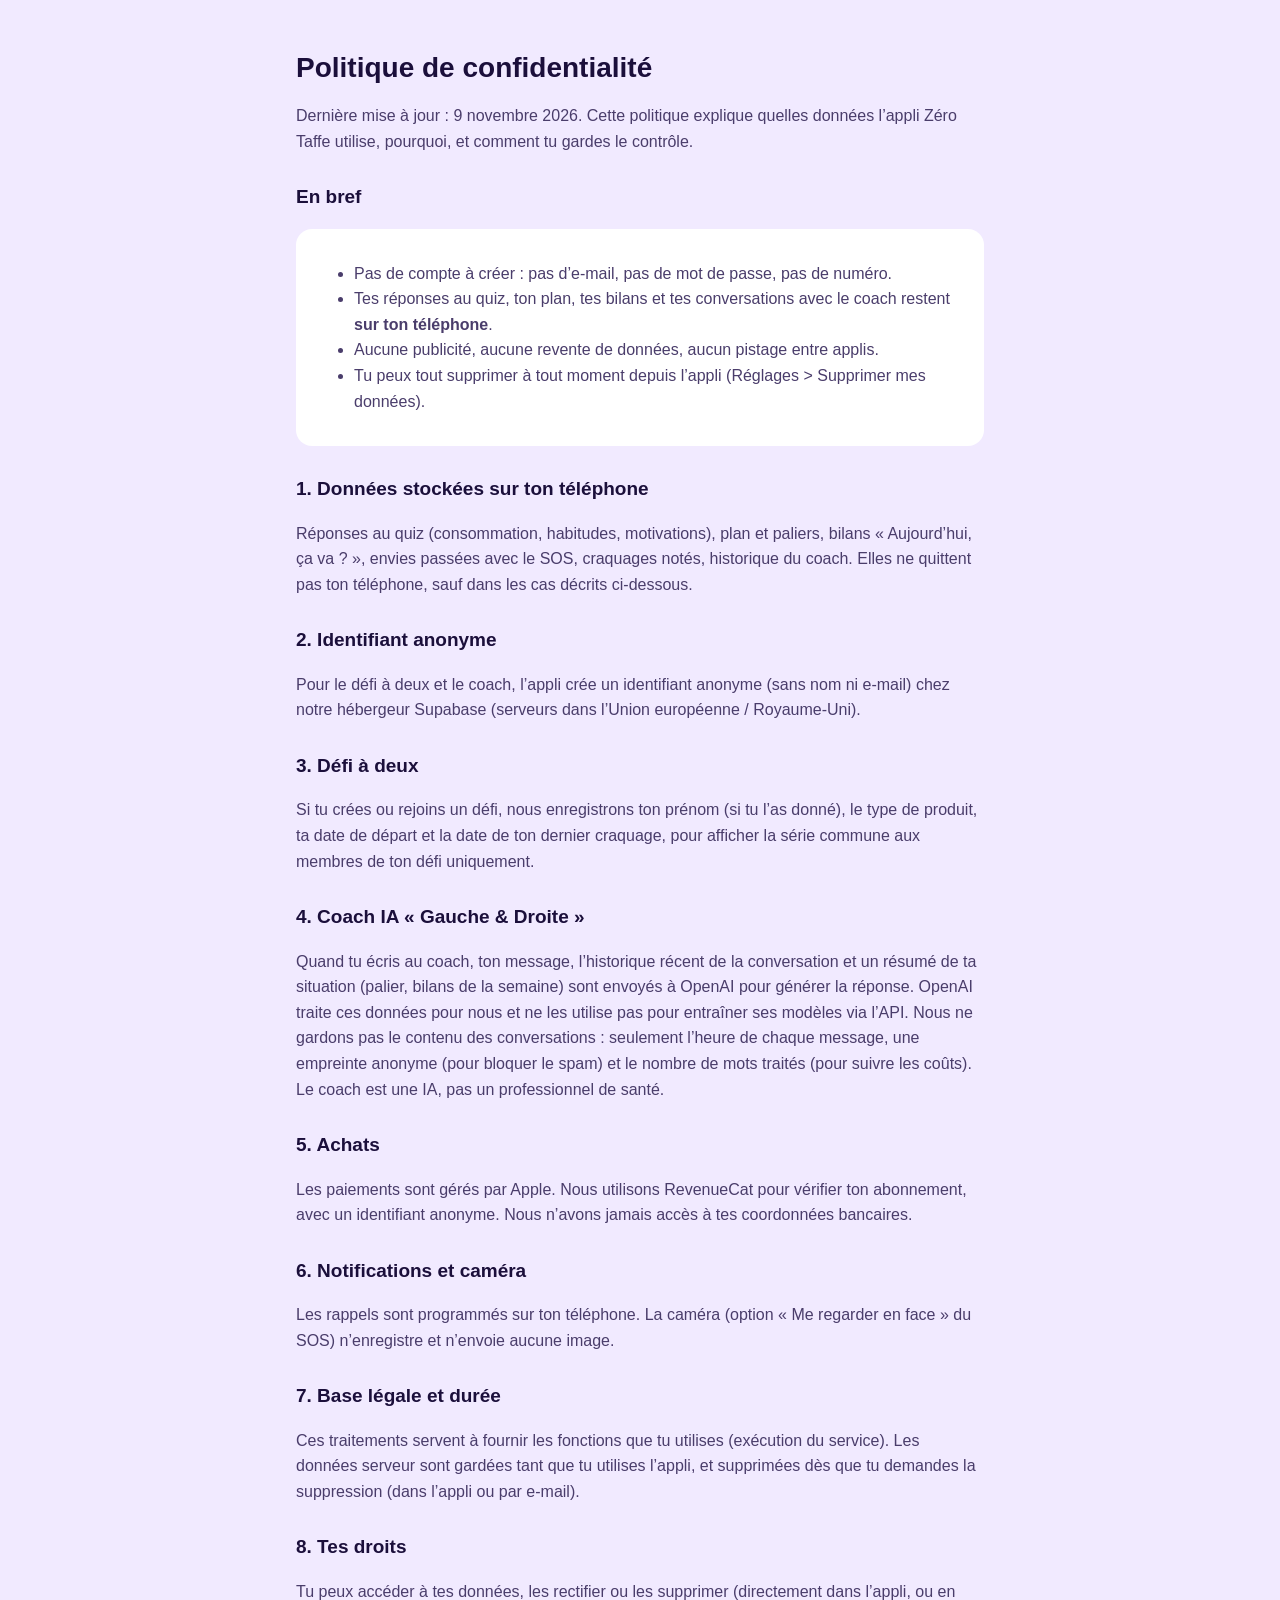
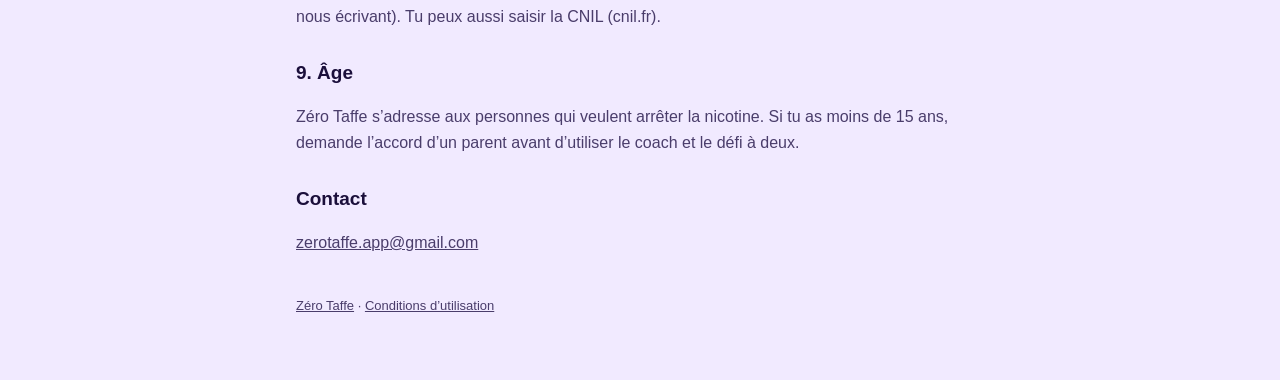
==== confidentialite.html @ 748bc24c "Pages légales de Zéro Taffe Co-Authored-By: Claude Opus 5.5 <noreply@anthropic.com>" ====
<!doctype html><html lang="fr"><head><meta charset="utf-8"><meta name="viewport" content="width=device-width,initial-scale=1"><title>Confidentialité — Zéro Taffe</title><link rel="stylesheet" href="style.css"></head>
<body><main>
<h1>Politique de confidentialité</h1>
<p>Dernière mise à jour : 9 novembre 2026. Cette politique explique quelles données l’appli Zéro Taffe utilise, pourquoi, et comment tu gardes le contrôle.</p>

<h2>En bref</h2>
<div class="card"><ul>
<li>Pas de compte à créer : pas d’e-mail, pas de mot de passe, pas de numéro.</li>
<li>Tes réponses au quiz, ton plan, tes bilans et tes conversations avec le coach restent <b>sur ton téléphone</b>.</li>
<li>Aucune publicité, aucune revente de données, aucun pistage entre applis.</li>
<li>Tu peux tout supprimer à tout moment depuis l’appli (Réglages &gt; Supprimer mes données).</li>
</ul></div>

<h2>1. Données stockées sur ton téléphone</h2>
<p>Réponses au quiz (consommation, habitudes, motivations), plan et paliers, bilans « Aujourd’hui, ça va ? », envies passées avec le SOS, craquages notés, historique du coach. Elles ne quittent pas ton téléphone, sauf dans les cas décrits ci-dessous.</p>

<h2>2. Identifiant anonyme</h2>
<p>Pour le défi à deux et le coach, l’appli crée un identifiant anonyme (sans nom ni e-mail) chez notre hébergeur Supabase (serveurs dans l’Union européenne / Royaume-Uni).</p>

<h2>3. Défi à deux</h2>
<p>Si tu crées ou rejoins un défi, nous enregistrons ton prénom (si tu l’as donné), le type de produit, ta date de départ et la date de ton dernier craquage, pour afficher la série commune aux membres de ton défi uniquement.</p>

<h2>4. Coach IA « Gauche &amp; Droite »</h2>
<p>Quand tu écris au coach, ton message, l’historique récent de la conversation et un résumé de ta situation (palier, bilans de la semaine) sont envoyés à OpenAI pour générer la réponse. OpenAI traite ces données pour nous et ne les utilise pas pour entraîner ses modèles via l’API. Nous ne gardons pas le contenu des conversations : seulement l’heure de chaque message, une empreinte anonyme (pour bloquer le spam) et le nombre de mots traités (pour suivre les coûts). Le coach est une IA, pas un professionnel de santé.</p>

<h2>5. Achats</h2>
<p>Les paiements sont gérés par Apple. Nous utilisons RevenueCat pour vérifier ton abonnement, avec un identifiant anonyme. Nous n’avons jamais accès à tes coordonnées bancaires.</p>

<h2>6. Notifications et caméra</h2>
<p>Les rappels sont programmés sur ton téléphone. La caméra (option « Me regarder en face » du SOS) n’enregistre et n’envoie aucune image.</p>

<h2>7. Base légale et durée</h2>
<p>Ces traitements servent à fournir les fonctions que tu utilises (exécution du service). Les données serveur sont gardées tant que tu utilises l’appli, et supprimées dès que tu demandes la suppression (dans l’appli ou par e-mail).</p>

<h2>8. Tes droits</h2>
<p>Tu peux accéder à tes données, les rectifier ou les supprimer (directement dans l’appli, ou en nous écrivant). Tu peux aussi saisir la CNIL (cnil.fr).</p>

<h2>9. Âge</h2>
<p>Zéro Taffe s’adresse aux personnes qui veulent arrêter la nicotine. Si tu as moins de 15 ans, demande l’accord d’un parent avant d’utiliser le coach et le défi à deux.</p>

<h2>Contact</h2>
<p><a href="mailto:zerotaffe.app@gmail.com">zerotaffe.app@gmail.com</a></p>
<footer><a href="index.html">Zéro Taffe</a> · <a href="conditions.html">Conditions d’utilisation</a></footer>
</main></body></html>
---- style.css ----
:root{--bg:#F1EAFF;--ink:#1B0F3B;--soft:#4A3D6B;--card:#fff}
@media (prefers-color-scheme:dark){:root{--bg:#1B0F3B;--ink:#F1EAFF;--soft:#cfc6e6;--card:#261a4a}}
*{box-sizing:border-box}body{margin:0;background:var(--bg);color:var(--ink);font:16px/1.6 -apple-system,BlinkMacSystemFont,"Segoe UI",Roboto,sans-serif}
main{max-width:720px;margin:0 auto;padding:32px 16px 64px}h1{font-size:28px;line-height:1.2}h2{font-size:19px;margin-top:28px}
p,li{color:var(--soft)}a{color:inherit}.card{background:var(--card);border-radius:16px;padding:16px 18px;margin:16px 0}
footer{margin-top:40px;font-size:13px;color:var(--soft)}
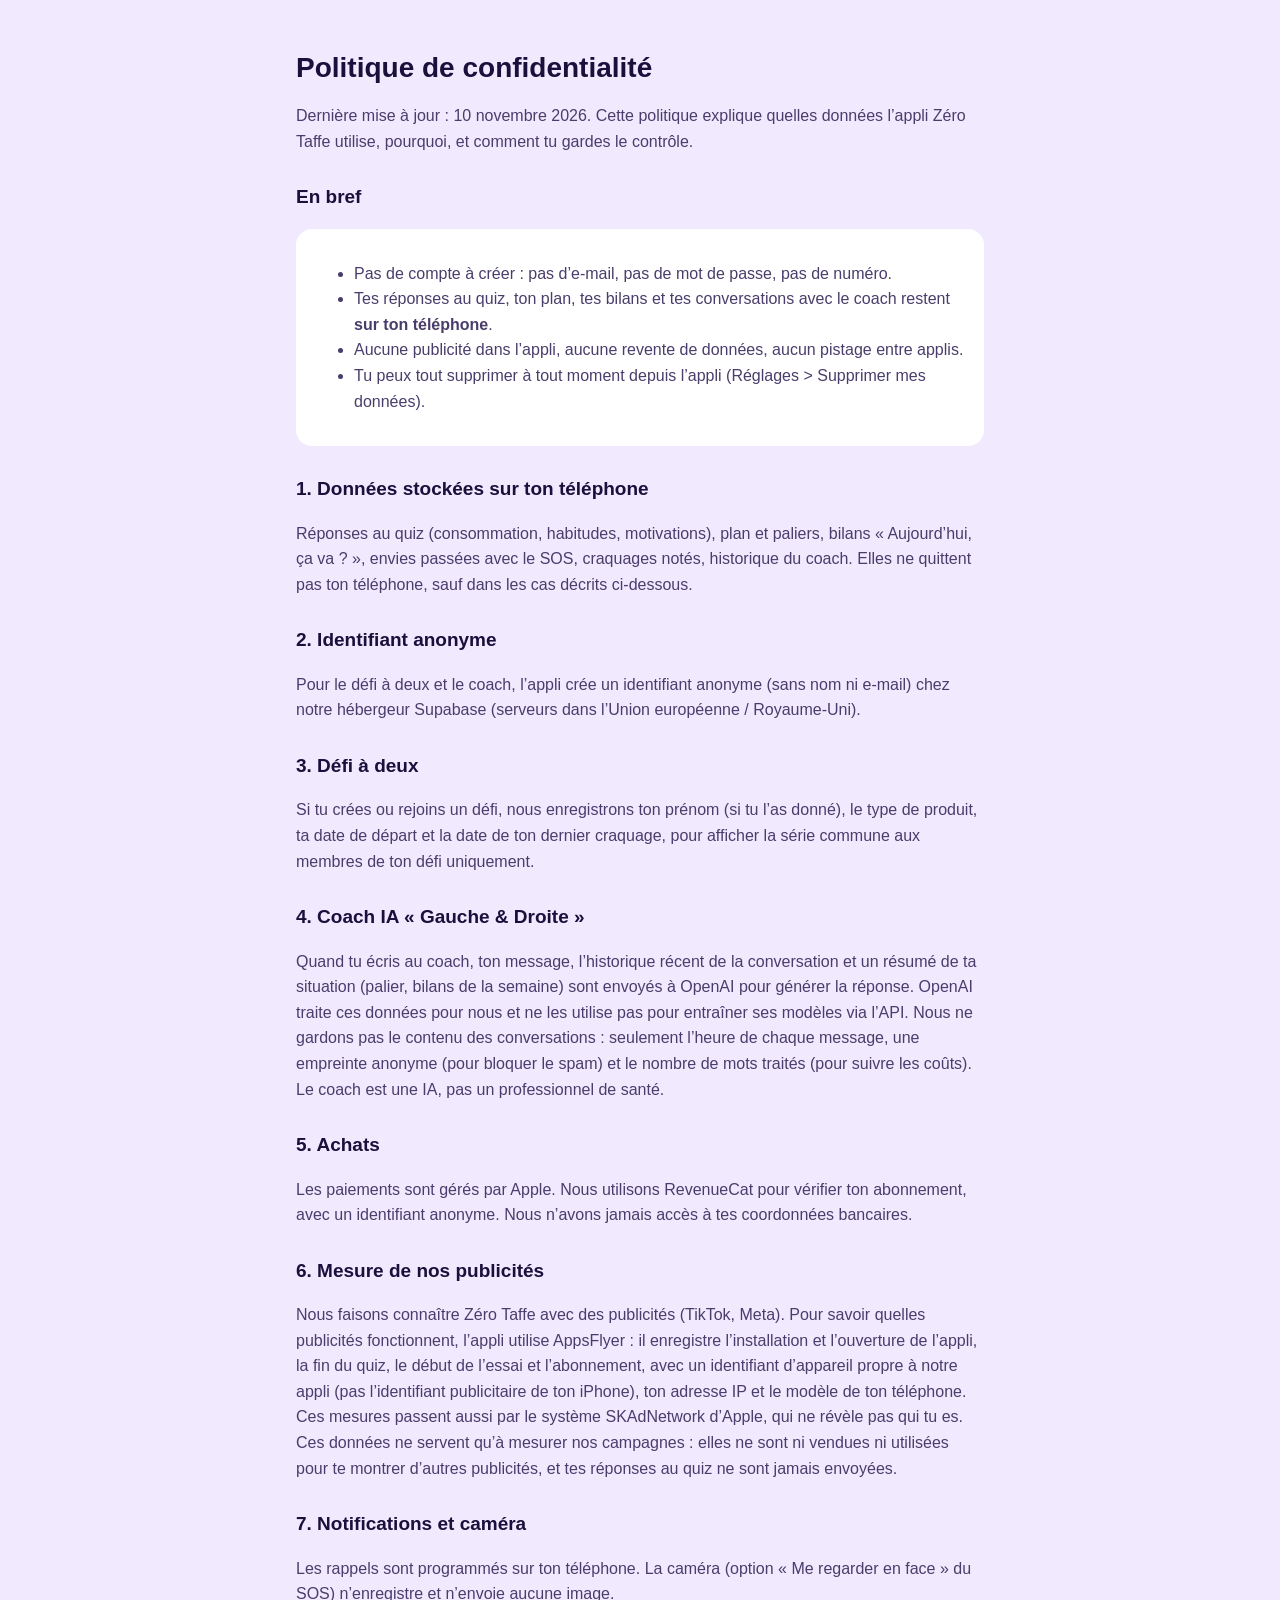
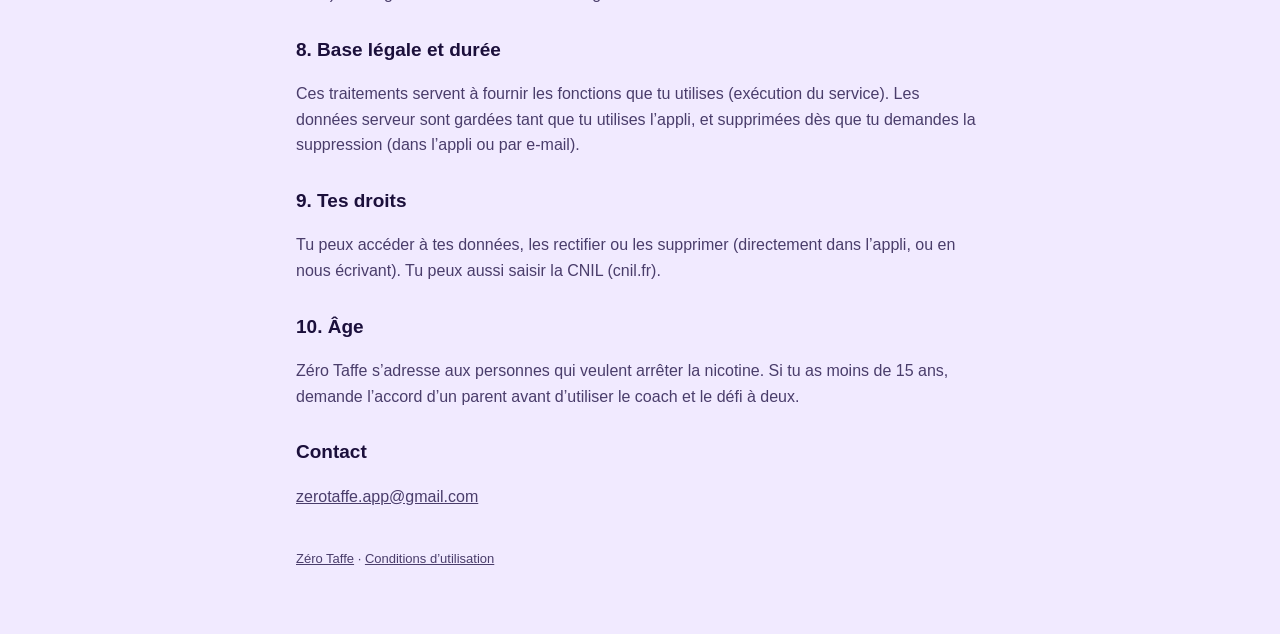
==== commit a81ed12d: "Confidentialité : mesure des publicités avec AppsFlyer Co-Authored-By: Claude Opus 5.5 <noreply@anth" ====
--- a/confidentialite.html
+++ b/confidentialite.html
@@ -1,13 +1,13 @@
 <!doctype html><html lang="fr"><head><meta charset="utf-8"><meta name="viewport" content="width=device-width,initial-scale=1"><title>Confidentialité — Zéro Taffe</title><link rel="stylesheet" href="style.css"></head>
 <body><main>
 <h1>Politique de confidentialité</h1>
-<p>Dernière mise à jour : 9 novembre 2026. Cette politique explique quelles données l’appli Zéro Taffe utilise, pourquoi, et comment tu gardes le contrôle.</p>
+<p>Dernière mise à jour : 10 novembre 2026. Cette politique explique quelles données l’appli Zéro Taffe utilise, pourquoi, et comment tu gardes le contrôle.</p>
 
 <h2>En bref</h2>
 <div class="card"><ul>
 <li>Pas de compte à créer : pas d’e-mail, pas de mot de passe, pas de numéro.</li>
 <li>Tes réponses au quiz, ton plan, tes bilans et tes conversations avec le coach restent <b>sur ton téléphone</b>.</li>
-<li>Aucune publicité, aucune revente de données, aucun pistage entre applis.</li>
+<li>Aucune publicité dans l’appli, aucune revente de données, aucun pistage entre applis.</li>
 <li>Tu peux tout supprimer à tout moment depuis l’appli (Réglages &gt; Supprimer mes données).</li>
 </ul></div>
 
@@ -26,16 +26,19 @@
 <h2>5. Achats</h2>
 <p>Les paiements sont gérés par Apple. Nous utilisons RevenueCat pour vérifier ton abonnement, avec un identifiant anonyme. Nous n’avons jamais accès à tes coordonnées bancaires.</p>
 
-<h2>6. Notifications et caméra</h2>
+<h2>6. Mesure de nos publicités</h2>
+<p>Nous faisons connaître Zéro Taffe avec des publicités (TikTok, Meta). Pour savoir quelles publicités fonctionnent, l’appli utilise AppsFlyer : il enregistre l’installation et l’ouverture de l’appli, la fin du quiz, le début de l’essai et l’abonnement, avec un identifiant d’appareil propre à notre appli (pas l’identifiant publicitaire de ton iPhone), ton adresse IP et le modèle de ton téléphone. Ces mesures passent aussi par le système SKAdNetwork d’Apple, qui ne révèle pas qui tu es. Ces données ne servent qu’à mesurer nos campagnes : elles ne sont ni vendues ni utilisées pour te montrer d’autres publicités, et tes réponses au quiz ne sont jamais envoyées.</p>
+
+<h2>7. Notifications et caméra</h2>
 <p>Les rappels sont programmés sur ton téléphone. La caméra (option « Me regarder en face » du SOS) n’enregistre et n’envoie aucune image.</p>
 
-<h2>7. Base légale et durée</h2>
+<h2>8. Base légale et durée</h2>
 <p>Ces traitements servent à fournir les fonctions que tu utilises (exécution du service). Les données serveur sont gardées tant que tu utilises l’appli, et supprimées dès que tu demandes la suppression (dans l’appli ou par e-mail).</p>
 
-<h2>8. Tes droits</h2>
+<h2>9. Tes droits</h2>
 <p>Tu peux accéder à tes données, les rectifier ou les supprimer (directement dans l’appli, ou en nous écrivant). Tu peux aussi saisir la CNIL (cnil.fr).</p>
 
-<h2>9. Âge</h2>
+<h2>10. Âge</h2>
 <p>Zéro Taffe s’adresse aux personnes qui veulent arrêter la nicotine. Si tu as moins de 15 ans, demande l’accord d’un parent avant d’utiliser le coach et le défi à deux.</p>
 
 <h2>Contact</h2>
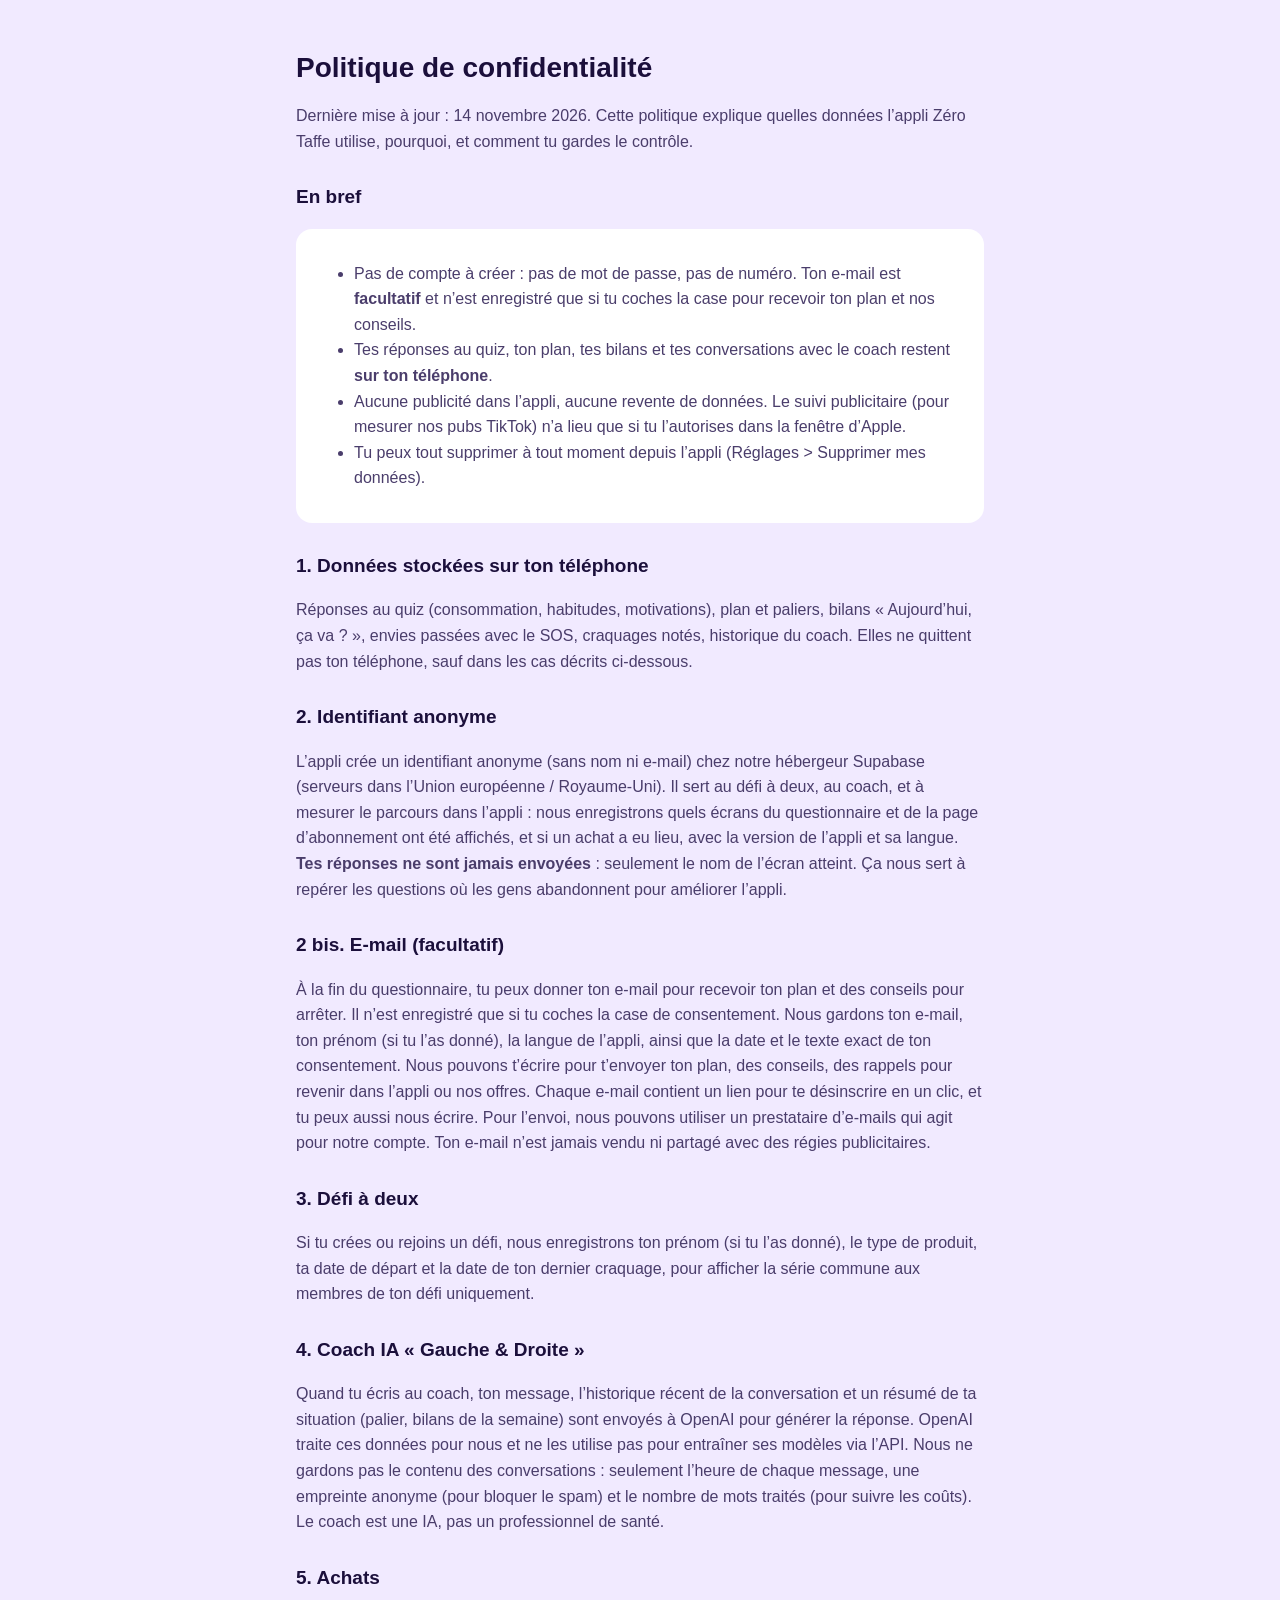
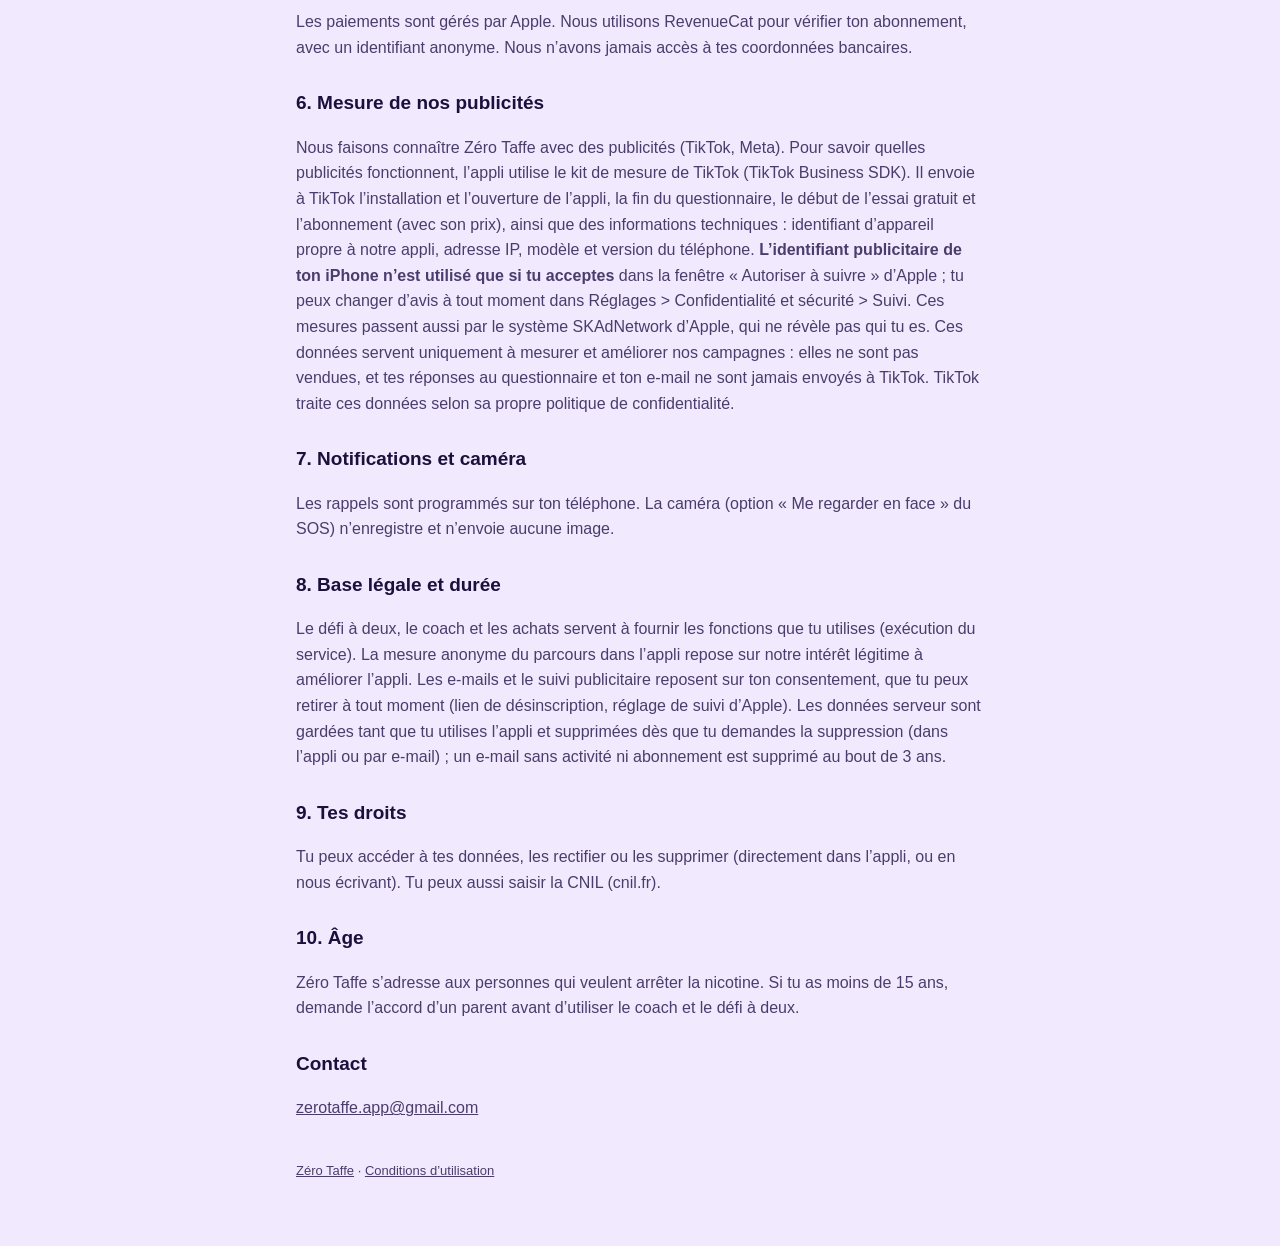
==== commit c641dea7: "Confidentialité : e-mail facultatif, mesure du parcours, SDK TikTok Co-Authored-By: Claude Opus 5.5 " ====
--- a/confidentialite.html
+++ b/confidentialite.html
@@ -1,13 +1,13 @@
 <!doctype html><html lang="fr"><head><meta charset="utf-8"><meta name="viewport" content="width=device-width,initial-scale=1"><title>Confidentialité — Zéro Taffe</title><link rel="stylesheet" href="style.css"></head>
 <body><main>
 <h1>Politique de confidentialité</h1>
-<p>Dernière mise à jour : 10 novembre 2026. Cette politique explique quelles données l’appli Zéro Taffe utilise, pourquoi, et comment tu gardes le contrôle.</p>
+<p>Dernière mise à jour : 14 novembre 2026. Cette politique explique quelles données l’appli Zéro Taffe utilise, pourquoi, et comment tu gardes le contrôle.</p>
 
 <h2>En bref</h2>
 <div class="card"><ul>
-<li>Pas de compte à créer : pas d’e-mail, pas de mot de passe, pas de numéro.</li>
+<li>Pas de compte à créer : pas de mot de passe, pas de numéro. Ton e-mail est <b>facultatif</b> et n’est enregistré que si tu coches la case pour recevoir ton plan et nos conseils.</li>
 <li>Tes réponses au quiz, ton plan, tes bilans et tes conversations avec le coach restent <b>sur ton téléphone</b>.</li>
-<li>Aucune publicité dans l’appli, aucune revente de données, aucun pistage entre applis.</li>
+<li>Aucune publicité dans l’appli, aucune revente de données. Le suivi publicitaire (pour mesurer nos pubs TikTok) n’a lieu que si tu l’autorises dans la fenêtre d’Apple.</li>
 <li>Tu peux tout supprimer à tout moment depuis l’appli (Réglages &gt; Supprimer mes données).</li>
 </ul></div>
 
@@ -15,7 +15,10 @@
 <p>Réponses au quiz (consommation, habitudes, motivations), plan et paliers, bilans « Aujourd’hui, ça va ? », envies passées avec le SOS, craquages notés, historique du coach. Elles ne quittent pas ton téléphone, sauf dans les cas décrits ci-dessous.</p>
 
 <h2>2. Identifiant anonyme</h2>
-<p>Pour le défi à deux et le coach, l’appli crée un identifiant anonyme (sans nom ni e-mail) chez notre hébergeur Supabase (serveurs dans l’Union européenne / Royaume-Uni).</p>
+<p>L’appli crée un identifiant anonyme (sans nom ni e-mail) chez notre hébergeur Supabase (serveurs dans l’Union européenne / Royaume-Uni). Il sert au défi à deux, au coach, et à mesurer le parcours dans l’appli : nous enregistrons quels écrans du questionnaire et de la page d’abonnement ont été affichés, et si un achat a eu lieu, avec la version de l’appli et sa langue. <b>Tes réponses ne sont jamais envoyées</b> : seulement le nom de l’écran atteint. Ça nous sert à repérer les questions où les gens abandonnent pour améliorer l’appli.</p>
+
+<h2>2 bis. E-mail (facultatif)</h2>
+<p>À la fin du questionnaire, tu peux donner ton e-mail pour recevoir ton plan et des conseils pour arrêter. Il n’est enregistré que si tu coches la case de consentement. Nous gardons ton e-mail, ton prénom (si tu l’as donné), la langue de l’appli, ainsi que la date et le texte exact de ton consentement. Nous pouvons t’écrire pour t’envoyer ton plan, des conseils, des rappels pour revenir dans l’appli ou nos offres. Chaque e-mail contient un lien pour te désinscrire en un clic, et tu peux aussi nous écrire. Pour l’envoi, nous pouvons utiliser un prestataire d’e-mails qui agit pour notre compte. Ton e-mail n’est jamais vendu ni partagé avec des régies publicitaires.</p>
 
 <h2>3. Défi à deux</h2>
 <p>Si tu crées ou rejoins un défi, nous enregistrons ton prénom (si tu l’as donné), le type de produit, ta date de départ et la date de ton dernier craquage, pour afficher la série commune aux membres de ton défi uniquement.</p>
@@ -27,13 +30,13 @@
 <p>Les paiements sont gérés par Apple. Nous utilisons RevenueCat pour vérifier ton abonnement, avec un identifiant anonyme. Nous n’avons jamais accès à tes coordonnées bancaires.</p>
 
 <h2>6. Mesure de nos publicités</h2>
-<p>Nous faisons connaître Zéro Taffe avec des publicités (TikTok, Meta). Pour savoir quelles publicités fonctionnent, l’appli utilise AppsFlyer : il enregistre l’installation et l’ouverture de l’appli, la fin du quiz, le début de l’essai et l’abonnement, avec un identifiant d’appareil propre à notre appli (pas l’identifiant publicitaire de ton iPhone), ton adresse IP et le modèle de ton téléphone. Ces mesures passent aussi par le système SKAdNetwork d’Apple, qui ne révèle pas qui tu es. Ces données ne servent qu’à mesurer nos campagnes : elles ne sont ni vendues ni utilisées pour te montrer d’autres publicités, et tes réponses au quiz ne sont jamais envoyées.</p>
+<p>Nous faisons connaître Zéro Taffe avec des publicités (TikTok, Meta). Pour savoir quelles publicités fonctionnent, l’appli utilise le kit de mesure de TikTok (TikTok Business SDK). Il envoie à TikTok l’installation et l’ouverture de l’appli, la fin du questionnaire, le début de l’essai gratuit et l’abonnement (avec son prix), ainsi que des informations techniques : identifiant d’appareil propre à notre appli, adresse IP, modèle et version du téléphone. <b>L’identifiant publicitaire de ton iPhone n’est utilisé que si tu acceptes</b> dans la fenêtre « Autoriser à suivre » d’Apple ; tu peux changer d’avis à tout moment dans Réglages &gt; Confidentialité et sécurité &gt; Suivi. Ces mesures passent aussi par le système SKAdNetwork d’Apple, qui ne révèle pas qui tu es. Ces données servent uniquement à mesurer et améliorer nos campagnes : elles ne sont pas vendues, et tes réponses au questionnaire et ton e-mail ne sont jamais envoyés à TikTok. TikTok traite ces données selon sa propre politique de confidentialité.</p>
 
 <h2>7. Notifications et caméra</h2>
 <p>Les rappels sont programmés sur ton téléphone. La caméra (option « Me regarder en face » du SOS) n’enregistre et n’envoie aucune image.</p>
 
 <h2>8. Base légale et durée</h2>
-<p>Ces traitements servent à fournir les fonctions que tu utilises (exécution du service). Les données serveur sont gardées tant que tu utilises l’appli, et supprimées dès que tu demandes la suppression (dans l’appli ou par e-mail).</p>
+<p>Le défi à deux, le coach et les achats servent à fournir les fonctions que tu utilises (exécution du service). La mesure anonyme du parcours dans l’appli repose sur notre intérêt légitime à améliorer l’appli. Les e-mails et le suivi publicitaire reposent sur ton consentement, que tu peux retirer à tout moment (lien de désinscription, réglage de suivi d’Apple). Les données serveur sont gardées tant que tu utilises l’appli et supprimées dès que tu demandes la suppression (dans l’appli ou par e-mail) ; un e-mail sans activité ni abonnement est supprimé au bout de 3 ans.</p>
 
 <h2>9. Tes droits</h2>
 <p>Tu peux accéder à tes données, les rectifier ou les supprimer (directement dans l’appli, ou en nous écrivant). Tu peux aussi saisir la CNIL (cnil.fr).</p>
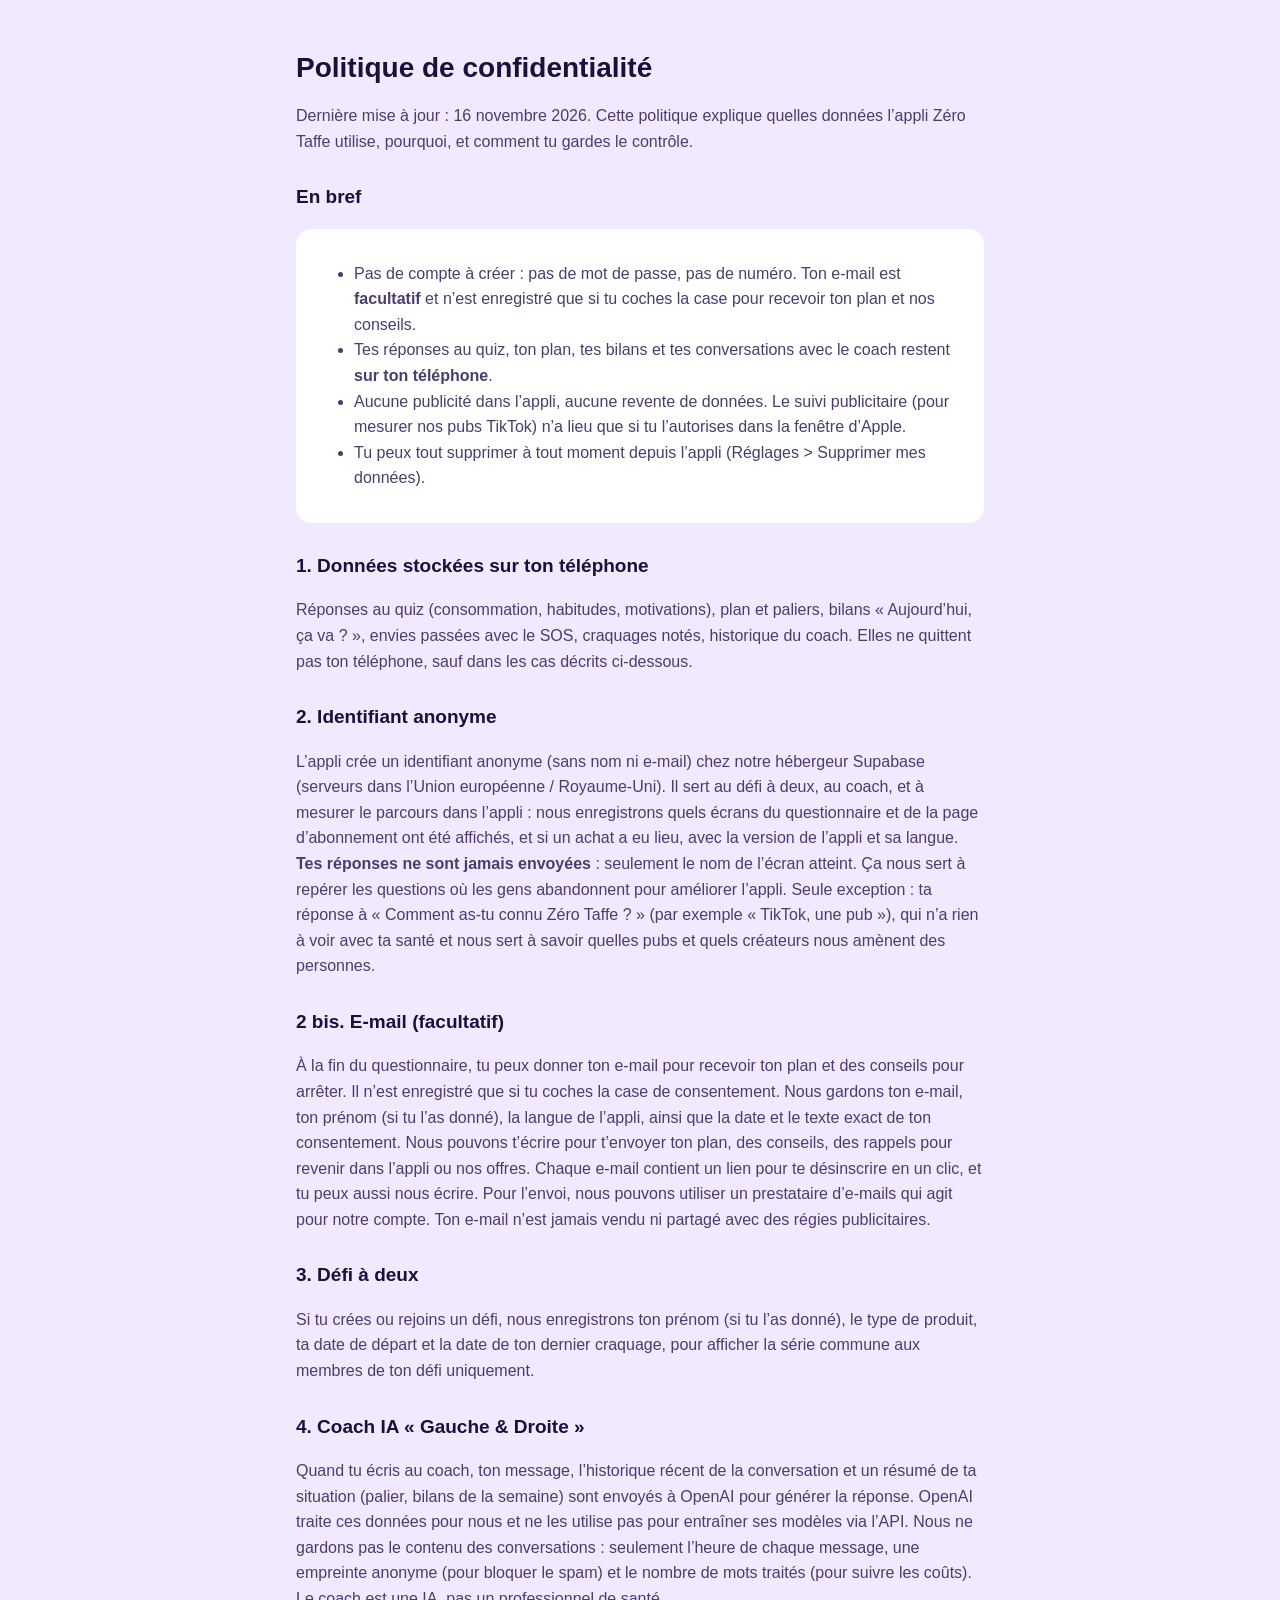
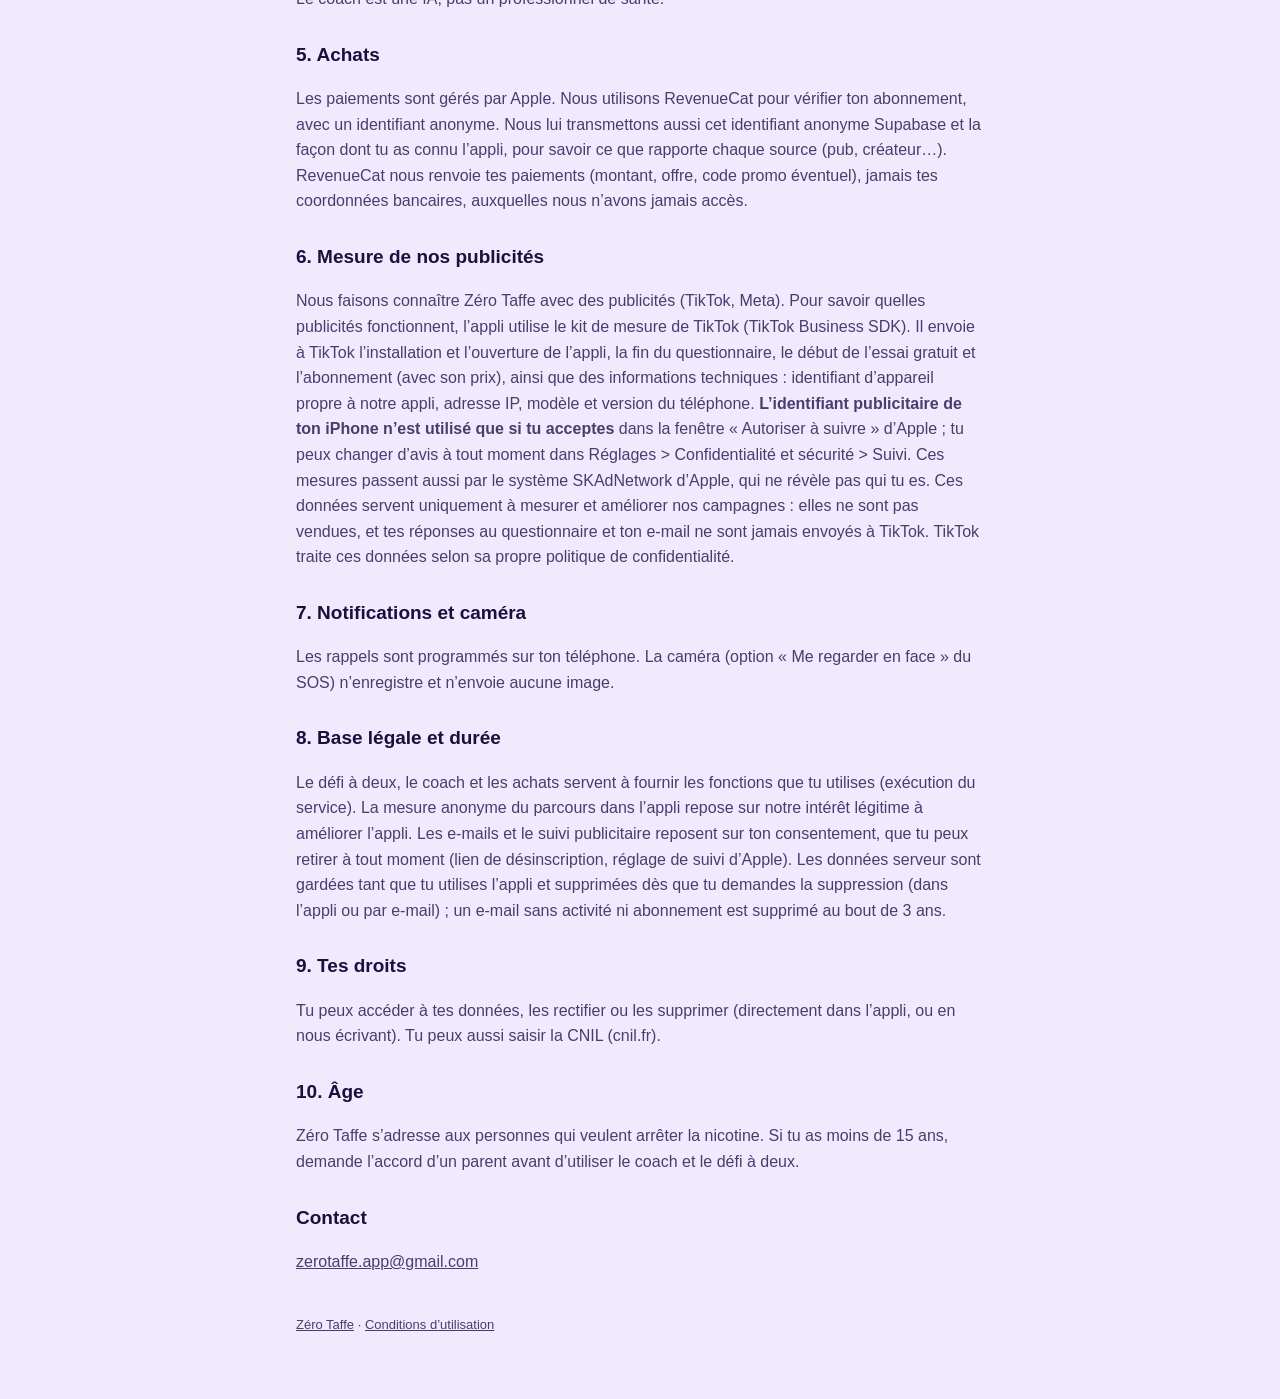
==== commit f86524d4: "Confidentialité : source déclarée et lien des paiements RevenueCat Co-Authored-By: Claude Opus 5.5 <" ====
--- a/confidentialite.html
+++ b/confidentialite.html
@@ -1,7 +1,7 @@
 <!doctype html><html lang="fr"><head><meta charset="utf-8"><meta name="viewport" content="width=device-width,initial-scale=1"><title>Confidentialité — Zéro Taffe</title><link rel="stylesheet" href="style.css"></head>
 <body><main>
 <h1>Politique de confidentialité</h1>
-<p>Dernière mise à jour : 14 novembre 2026. Cette politique explique quelles données l’appli Zéro Taffe utilise, pourquoi, et comment tu gardes le contrôle.</p>
+<p>Dernière mise à jour : 16 novembre 2026. Cette politique explique quelles données l’appli Zéro Taffe utilise, pourquoi, et comment tu gardes le contrôle.</p>
 
 <h2>En bref</h2>
 <div class="card"><ul>
@@ -15,7 +15,7 @@
 <p>Réponses au quiz (consommation, habitudes, motivations), plan et paliers, bilans « Aujourd’hui, ça va ? », envies passées avec le SOS, craquages notés, historique du coach. Elles ne quittent pas ton téléphone, sauf dans les cas décrits ci-dessous.</p>
 
 <h2>2. Identifiant anonyme</h2>
-<p>L’appli crée un identifiant anonyme (sans nom ni e-mail) chez notre hébergeur Supabase (serveurs dans l’Union européenne / Royaume-Uni). Il sert au défi à deux, au coach, et à mesurer le parcours dans l’appli : nous enregistrons quels écrans du questionnaire et de la page d’abonnement ont été affichés, et si un achat a eu lieu, avec la version de l’appli et sa langue. <b>Tes réponses ne sont jamais envoyées</b> : seulement le nom de l’écran atteint. Ça nous sert à repérer les questions où les gens abandonnent pour améliorer l’appli.</p>
+<p>L’appli crée un identifiant anonyme (sans nom ni e-mail) chez notre hébergeur Supabase (serveurs dans l’Union européenne / Royaume-Uni). Il sert au défi à deux, au coach, et à mesurer le parcours dans l’appli : nous enregistrons quels écrans du questionnaire et de la page d’abonnement ont été affichés, et si un achat a eu lieu, avec la version de l’appli et sa langue. <b>Tes réponses ne sont jamais envoyées</b> : seulement le nom de l’écran atteint. Ça nous sert à repérer les questions où les gens abandonnent pour améliorer l’appli. Seule exception : ta réponse à « Comment as-tu connu Zéro Taffe ? » (par exemple « TikTok, une pub »), qui n’a rien à voir avec ta santé et nous sert à savoir quelles pubs et quels créateurs nous amènent des personnes.</p>
 
 <h2>2 bis. E-mail (facultatif)</h2>
 <p>À la fin du questionnaire, tu peux donner ton e-mail pour recevoir ton plan et des conseils pour arrêter. Il n’est enregistré que si tu coches la case de consentement. Nous gardons ton e-mail, ton prénom (si tu l’as donné), la langue de l’appli, ainsi que la date et le texte exact de ton consentement. Nous pouvons t’écrire pour t’envoyer ton plan, des conseils, des rappels pour revenir dans l’appli ou nos offres. Chaque e-mail contient un lien pour te désinscrire en un clic, et tu peux aussi nous écrire. Pour l’envoi, nous pouvons utiliser un prestataire d’e-mails qui agit pour notre compte. Ton e-mail n’est jamais vendu ni partagé avec des régies publicitaires.</p>
@@ -27,7 +27,7 @@
 <p>Quand tu écris au coach, ton message, l’historique récent de la conversation et un résumé de ta situation (palier, bilans de la semaine) sont envoyés à OpenAI pour générer la réponse. OpenAI traite ces données pour nous et ne les utilise pas pour entraîner ses modèles via l’API. Nous ne gardons pas le contenu des conversations : seulement l’heure de chaque message, une empreinte anonyme (pour bloquer le spam) et le nombre de mots traités (pour suivre les coûts). Le coach est une IA, pas un professionnel de santé.</p>
 
 <h2>5. Achats</h2>
-<p>Les paiements sont gérés par Apple. Nous utilisons RevenueCat pour vérifier ton abonnement, avec un identifiant anonyme. Nous n’avons jamais accès à tes coordonnées bancaires.</p>
+<p>Les paiements sont gérés par Apple. Nous utilisons RevenueCat pour vérifier ton abonnement, avec un identifiant anonyme. Nous lui transmettons aussi cet identifiant anonyme Supabase et la façon dont tu as connu l’appli, pour savoir ce que rapporte chaque source (pub, créateur…). RevenueCat nous renvoie tes paiements (montant, offre, code promo éventuel), jamais tes coordonnées bancaires, auxquelles nous n’avons jamais accès.</p>
 
 <h2>6. Mesure de nos publicités</h2>
 <p>Nous faisons connaître Zéro Taffe avec des publicités (TikTok, Meta). Pour savoir quelles publicités fonctionnent, l’appli utilise le kit de mesure de TikTok (TikTok Business SDK). Il envoie à TikTok l’installation et l’ouverture de l’appli, la fin du questionnaire, le début de l’essai gratuit et l’abonnement (avec son prix), ainsi que des informations techniques : identifiant d’appareil propre à notre appli, adresse IP, modèle et version du téléphone. <b>L’identifiant publicitaire de ton iPhone n’est utilisé que si tu acceptes</b> dans la fenêtre « Autoriser à suivre » d’Apple ; tu peux changer d’avis à tout moment dans Réglages &gt; Confidentialité et sécurité &gt; Suivi. Ces mesures passent aussi par le système SKAdNetwork d’Apple, qui ne révèle pas qui tu es. Ces données servent uniquement à mesurer et améliorer nos campagnes : elles ne sont pas vendues, et tes réponses au questionnaire et ton e-mail ne sont jamais envoyés à TikTok. TikTok traite ces données selon sa propre politique de confidentialité.</p>
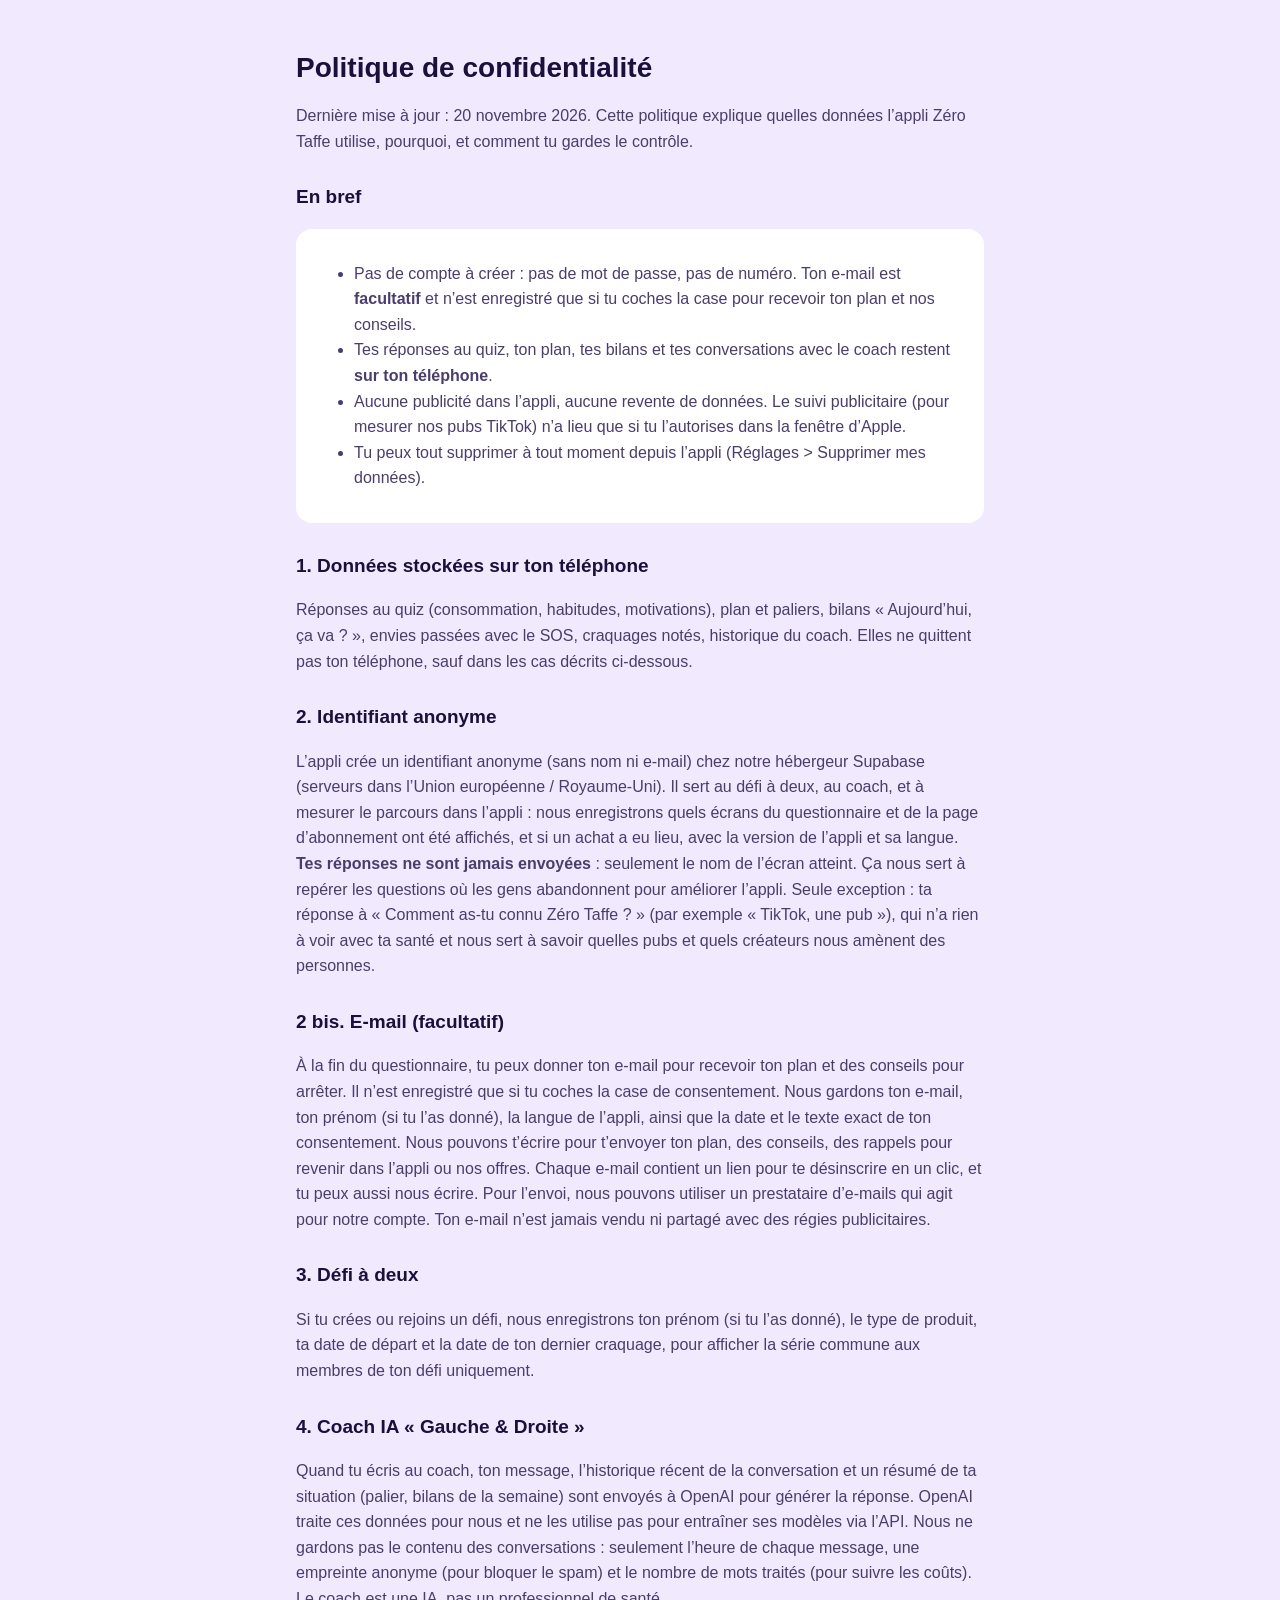
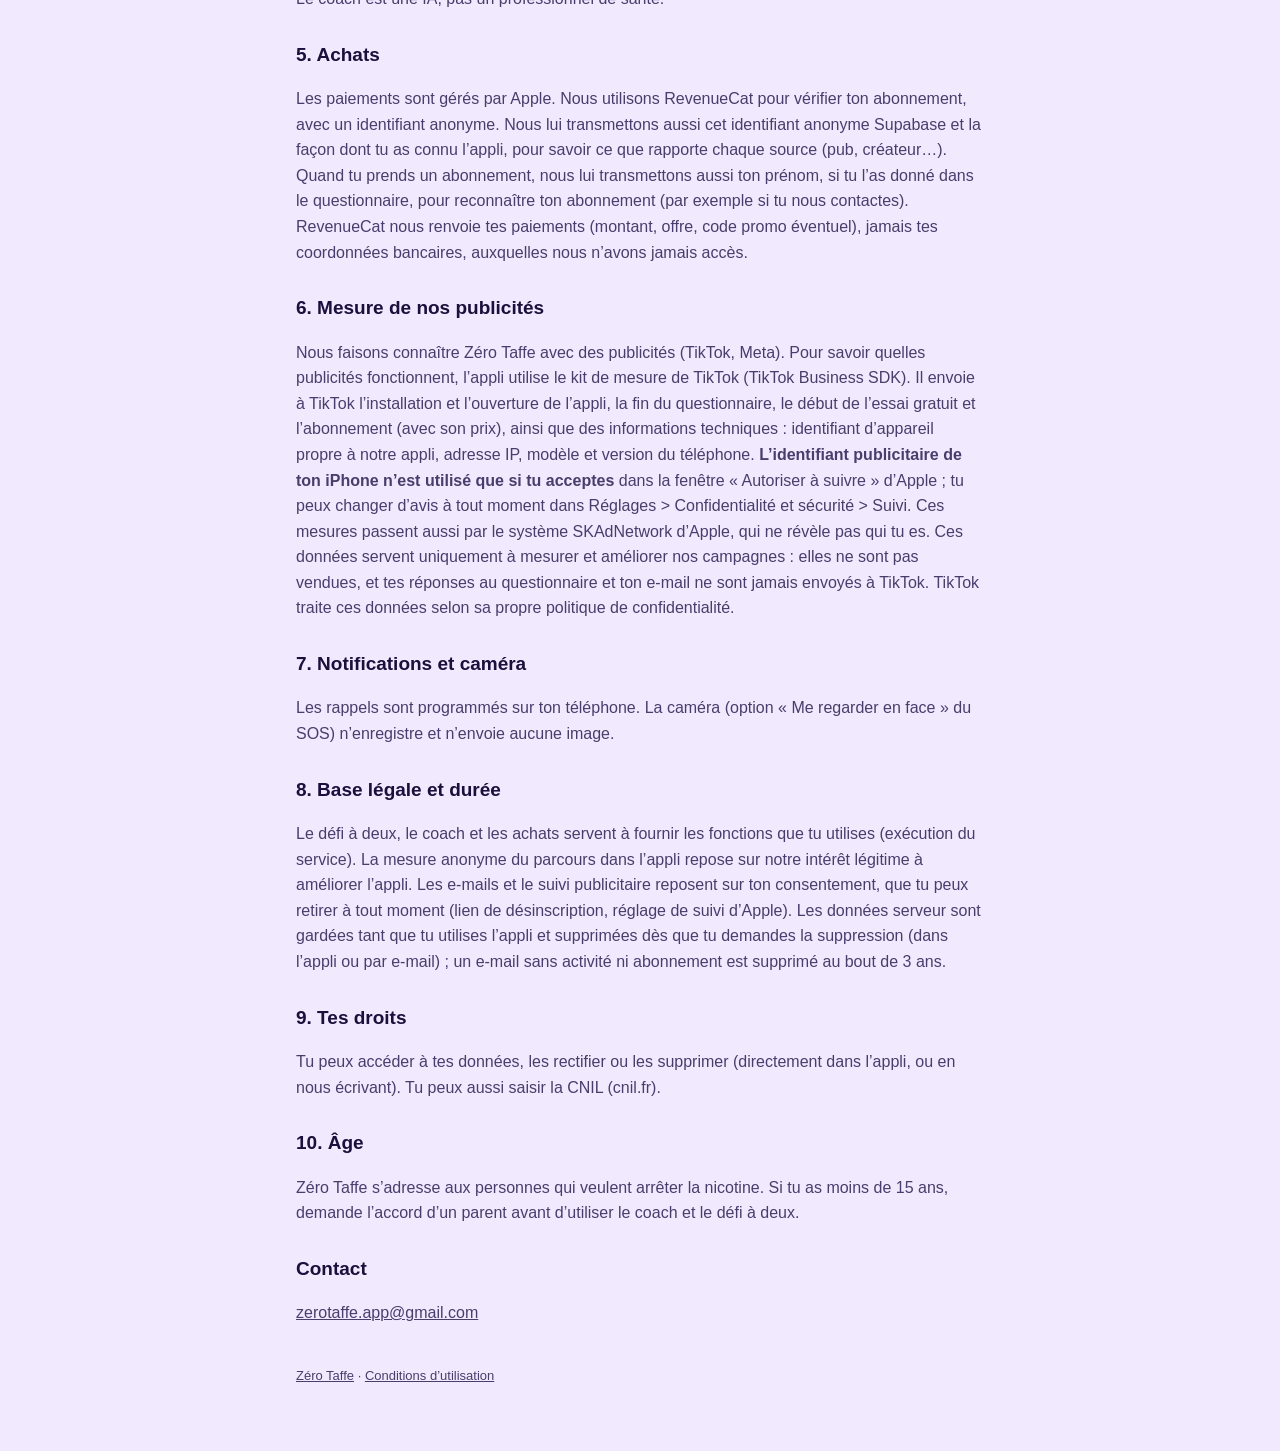
==== commit 7b534d44: "Confidentialité : prénom transmis à RevenueCat avec l'abonnement Co-Authored-By: Claude Opus 5.5 <no" ====
--- a/confidentialite.html
+++ b/confidentialite.html
@@ -1,7 +1,7 @@
 <!doctype html><html lang="fr"><head><meta charset="utf-8"><meta name="viewport" content="width=device-width,initial-scale=1"><title>Confidentialité — Zéro Taffe</title><link rel="stylesheet" href="style.css"></head>
 <body><main>
 <h1>Politique de confidentialité</h1>
-<p>Dernière mise à jour : 16 novembre 2026. Cette politique explique quelles données l’appli Zéro Taffe utilise, pourquoi, et comment tu gardes le contrôle.</p>
+<p>Dernière mise à jour : 20 novembre 2026. Cette politique explique quelles données l’appli Zéro Taffe utilise, pourquoi, et comment tu gardes le contrôle.</p>
 
 <h2>En bref</h2>
 <div class="card"><ul>
@@ -27,7 +27,7 @@
 <p>Quand tu écris au coach, ton message, l’historique récent de la conversation et un résumé de ta situation (palier, bilans de la semaine) sont envoyés à OpenAI pour générer la réponse. OpenAI traite ces données pour nous et ne les utilise pas pour entraîner ses modèles via l’API. Nous ne gardons pas le contenu des conversations : seulement l’heure de chaque message, une empreinte anonyme (pour bloquer le spam) et le nombre de mots traités (pour suivre les coûts). Le coach est une IA, pas un professionnel de santé.</p>
 
 <h2>5. Achats</h2>
-<p>Les paiements sont gérés par Apple. Nous utilisons RevenueCat pour vérifier ton abonnement, avec un identifiant anonyme. Nous lui transmettons aussi cet identifiant anonyme Supabase et la façon dont tu as connu l’appli, pour savoir ce que rapporte chaque source (pub, créateur…). RevenueCat nous renvoie tes paiements (montant, offre, code promo éventuel), jamais tes coordonnées bancaires, auxquelles nous n’avons jamais accès.</p>
+<p>Les paiements sont gérés par Apple. Nous utilisons RevenueCat pour vérifier ton abonnement, avec un identifiant anonyme. Nous lui transmettons aussi cet identifiant anonyme Supabase et la façon dont tu as connu l’appli, pour savoir ce que rapporte chaque source (pub, créateur…). Quand tu prends un abonnement, nous lui transmettons aussi ton prénom, si tu l’as donné dans le questionnaire, pour reconnaître ton abonnement (par exemple si tu nous contactes). RevenueCat nous renvoie tes paiements (montant, offre, code promo éventuel), jamais tes coordonnées bancaires, auxquelles nous n’avons jamais accès.</p>
 
 <h2>6. Mesure de nos publicités</h2>
 <p>Nous faisons connaître Zéro Taffe avec des publicités (TikTok, Meta). Pour savoir quelles publicités fonctionnent, l’appli utilise le kit de mesure de TikTok (TikTok Business SDK). Il envoie à TikTok l’installation et l’ouverture de l’appli, la fin du questionnaire, le début de l’essai gratuit et l’abonnement (avec son prix), ainsi que des informations techniques : identifiant d’appareil propre à notre appli, adresse IP, modèle et version du téléphone. <b>L’identifiant publicitaire de ton iPhone n’est utilisé que si tu acceptes</b> dans la fenêtre « Autoriser à suivre » d’Apple ; tu peux changer d’avis à tout moment dans Réglages &gt; Confidentialité et sécurité &gt; Suivi. Ces mesures passent aussi par le système SKAdNetwork d’Apple, qui ne révèle pas qui tu es. Ces données servent uniquement à mesurer et améliorer nos campagnes : elles ne sont pas vendues, et tes réponses au questionnaire et ton e-mail ne sont jamais envoyés à TikTok. TikTok traite ces données selon sa propre politique de confidentialité.</p>
